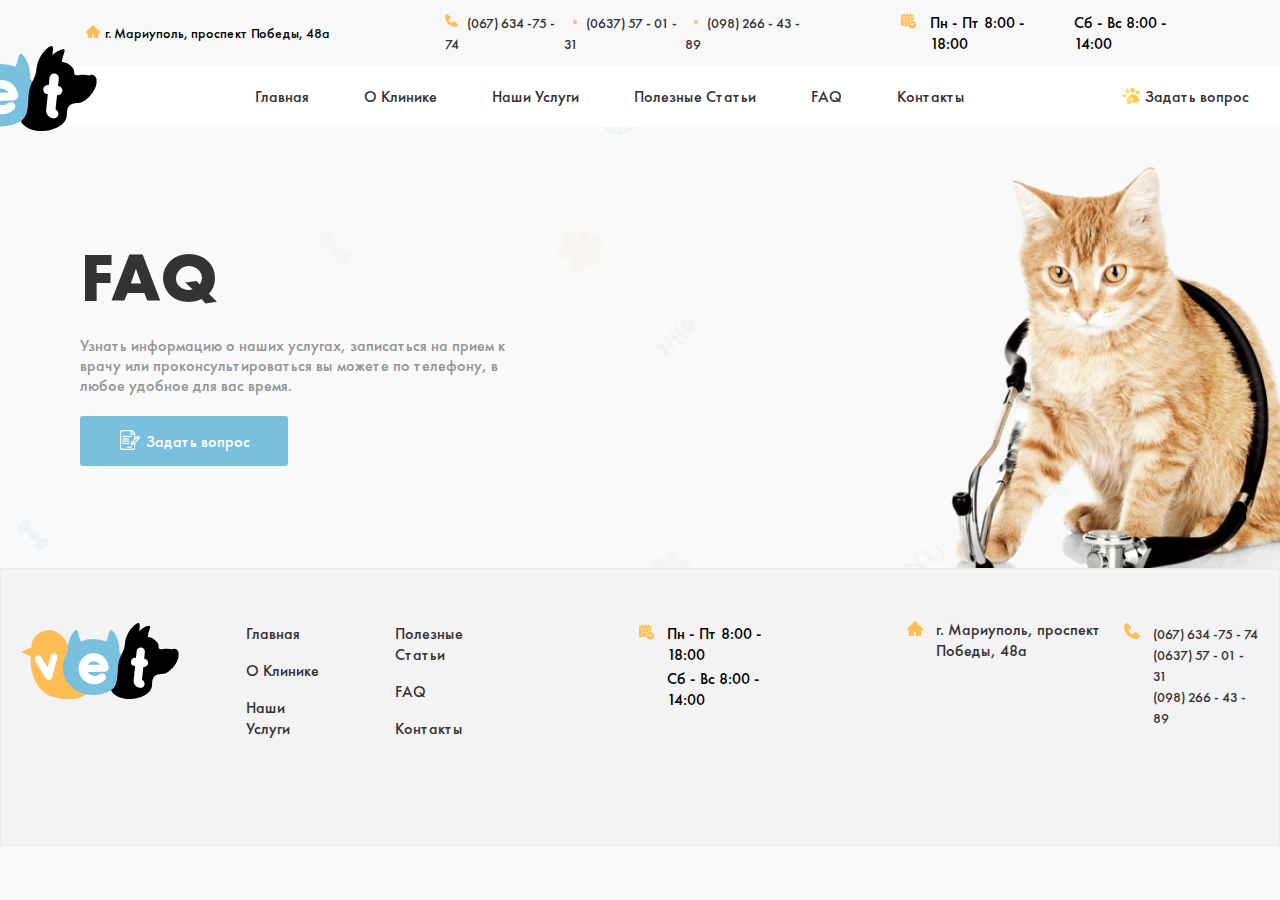
==== faq.html @ 785209a8 "initial commit" ====
<!DOCTYPE html>
<html lang="en">
<head>
  <meta charset="UTF-8">
  <meta http-equiv="X-UA-Compatible" content="IE=edge">
  <meta name="viewport" content="width=device-width, initial-scale=1.0">
  <link rel="stylesheet" href="css/faq.css">
  <title>Document</title>
</head>
<body>
  <header class="site-header">
    <div class="header-top__wrapper">
      <nav class="site-nav">
        <div class="container">
          <div class="header-top">
            <address class="header-top__address">г. Мариуполь, проспект Победы, 48а</address>
            <ul class="header-top__list">
              <li class="header-top__item item-one">
                <a class="header-top__link" href="tell:(067) 634 -75 - 74"> (067) 634 -75 - 74</a>
              </li>
              <li class="header-top__item item">
                <a class="header-top__link" href="tell:(0637) 57 - 01 - 31"> (0637) 57 - 01 - 31</a>
              </li>
              <li class="header-top__item item">
                <a class="header-top__link" href="tell:(098) 266 - 43 - 89"> (098) 266 - 43 - 89</a>
              </li>
            </ul>
            <div class="header-top__time-wrapper">
              <p class="header-top__time first-time">Пн - Пт 8:00 - 18:00</p>
              <p class="header-top__time">Сб - Вс 8:00 - 14:00</p>
            </div>
          </div>
        </div>
      </nav>
    </div>
    <div class="header-bottom__wrapper">
      <div class="header-bottom__container">
        <a href="index.html" class="site-logo">
          <img class="site-logo__img" src="img/site-header-logo.svg" alt="site logo">
        </a>

        <ul class="header-bottom__list">
          <li class="header-bottom__item">
            <a class="header-bottom__link link-main" href="index.html">Главная</a>
          </li>
          <li class="header-bottom__item">
            <a class="header-bottom__link" href="#" >О Клинике</a>
          </li>
          <li class="header-bottom__item">
            <a  class="header-bottom__link" href="nashi-uslugi.html">Наши Услуги</a>
          </li>
          <li class="header-bottom__item">
            <a  class="header-bottom__link" href="#">Полезные Статьи</a>
          </li>
          <li class="header-bottom__item">
            <a  class="header-bottom__link" href="faq.html">FAQ</a>
          </li>
          <li class="header-bottom__item">
            <a  class="header-bottom__link" href="#">Контакты</a>
          </li>
        </ul>

        <a href="#" class="header-bottom__link-questions">
          Задать вопрос
        </a>
      </div>
    </div>
  </header>

  <mian class="site-main">
    <section class="site-section__faq">
      <div class="container">
        <div class="site-faq__content">
          <h1 class="site-faq__title">FAQ</h1>
          <p class="site-faq__text">Узнать информацию о наших услугах, записаться на прием к врачу или проконсультироваться вы можете по телефону, в любое удобное для вас время.</p>
          <a class="site-faq__link js-modal-open" href="#">Задать вопрос</a>
        </div>
      </div>
    </section>
    <ul class="">
      <li>

      </li>
    </ul>
  </mian>

  <footer class="site-footer">
    <div class="footer-container">
      <div class="site-footer__content-wrapper">

        <a href="#" class="footer-logo-link">
          <img class="footer-logo__img" src="img/site-header-logo.svg" alt="site logo" width="158" height="77">
        </a>

        <ul class="footer-list__one">
          <li class="footer-list__item">
            <a href="#" class="footer-list__link">Главная</a>
          </li>
          <li class="footer-list__item">
            <a href="#" class="footer-list__link">О Клинике</a>
          </li>
          <li class="footer-list__item">
            <a href="nashi-uslugi.html" class="footer-list__link">Наши Услуги</a>
          </li>
        </ul>

        <ul class="footer-list__one">
          <li class="footer-list__item">
            <a href="#" class="footer-list__link">Полезные Статьи</a>
          </li>
          <li class="footer-list__item">
            <a href="#" class="footer-list__link">FAQ</a>
          </li>
          <li class="footer-list__item">
            <a href="#" class="footer-list__link">Контакты</a>
          </li>
        </ul>

        <ul class="footer-list__three">
          <li class="list-three__item">
            <p class="header-top__time first-time">Пн - Пт 8:00 - 18:00</p>
          </li>
          <li class="list-three__item">
            <p class="header-top__time">Сб - Вс 8:00 - 14:00</p>
          </li>
        </ul>

        <address class="footer-address">
          г. Мариуполь, проспект Победы, 48а
        </address>

        <ul class="footer-tell__list">
          <li class="footer-tell__item">
            <a class="footer-tell__link" href="tell:(067) 634 -75 - 74">
              (067) 634 -75 - 74
            </a>
          </li>
          <li class="footer-tell__item">
            <a class="footer-tell__link" href="tell:(0637) 57 - 01 - 31">
              (0637) 57 - 01 - 31
            </a>
          </li>
          <li class="footer-tell__item">
            <a class="footer-tell__link" href="tell:(098) 266 - 43 - 89">
              (098) 266 - 43 - 89
            </a>
          </li>
        </ul>
      </div>
    </div>
  </footer>

  <section class="modal js-modal">
    <div class="form-container">

      <div class="content-wrapper">
        <div class="left-content__wrapper">
          <button class="exit-button" type="button"><img src="img/exit.svg" alt="" width="18" height="18"></button>
          <p class="form-info">Авторизация:</p>
          <a class="google" href="#">Войти через Google</a>
          <a class="facebook" href="#">Войти через Facebook</a>
        </div>

        <form class="input-question" action="https://echo.htmlacademy.ru"  method="POST" >

          <h1 class="form-heading">Задать вопрос</h1>

          <input class="input-name" type="text" name="name" placeholder="Ваше имя" required>

          <textarea class="question-input" name="question" cols="30" rows="10" placeholder="Опишите Ваш вопрос."></textarea>

          <button class="form-button" type="submit">Отправить</button>
        </form>
      </div>

    </div>
  </section>

  <script src="js/main.js"></script>

</body>
</html>
---- css/faq.css ----
html {
  box-sizing: border-box;
  height: 100%;
  scroll-behavior: smooth;
}

@font-face {
  font-family: "Futura PT";
  src: url("../fonts/FuturaPT-Light.woff2") format("woff2"),
      url("../fonts/FuturaPT-Light.woff") format("woff");
  font-weight: 300;
  font-style: normal;
  font-display: swap;
}

@font-face {
  font-family: "Futura PT";
  src: url("../fonts/FuturaPT-Medium.woff2") format("woff2"),
      url("../fonts/FuturaPT-Medium.woff") format("woff");
  font-weight: 500;
  font-style: normal;
  font-display: swap;
}

@font-face {
  font-family: "Futura PT";
  src: url("../fonts/FuturaPT-Bold.woff2") format("woff2"),
      url("../fonts/FuturaPT-Bold.woff") format("woff");
  font-weight: bold;
  font-style: normal;
  font-display: swap;
}


*,
*::before,
*::after{
  box-sizing: inherit;
}

body {
  display: flex;
  flex-direction: column;
  overflow-x: hidden;
  height: 100%;
  padding: 0;
  margin: 0;
  font-family: "Futura PT";
  background-image: url("../img/body-bg.png");
  background-color: #F9F9F9;
}

.visually-hidden {
  position: absolute;
  width: 1px;
  height: 1px;
  margin: -1px;
  border: 0;
  padding: 0;
  clip: rect(0 0 0 0);
  overflow: hidden;
}

.container {
  max-width: 1160px;
  padding-left: 20px;
  padding-right: 20px;
  margin-left: auto;
  margin-right: auto;
}


/* HEADER */

.header-top{
  display: flex;
  align-items: center;
  padding-top: 12px;
  padding-bottom: 12px;
}

.header-top__wrapper{
  background-color: #F9F8F8;
}

.header-top__list{
  display: flex;
  align-items: center;
  list-style: none;
  margin: 0;
  padding: 0;
  margin-left: 106px;
}

.header-top__address{
  position: relative;
  width: 250px;
  font-style: normal;
  font-weight: 500;
  font-size: 14px;
  line-height: 18px;
  display: flex;
  align-items: center;
  margin: 0;
  padding: 0;
  margin-left: 25px;
}

.header-top__address::before{
  content: "";
  display: block;
  position: absolute;
  width: 14px;
  height: 13px;
  left: -19px;
  top: 1px;
  background-image: url("../img/home-icon.svg");
  background-repeat: no-repeat;
  background-position: center;
  background-size: contain;
}

.header-top__link{
  width: 107px;
  font-style: normal;
  font-weight: 500;
  font-size: 14px;
  line-height: 18px;
  color: #333333;
  text-decoration: none;
  margin-left: 22px;
  transition: color 0.3s ease;
}

.header-top__link:hover{
  color: #FFBD54;
}

.header-top__link:active{
  opacity: 0.6;
}


.header-top__item{
  position: relative;
}

.item-one{
  position: relative;
}

.item-one::before{
  content: "";
  display: block;
  position: absolute;
  width: 13px;
  height: 13px;
  left: 0;
  top: 2px;
  background-image: url("../img/phone-icon.svg");
  background-repeat: no-repeat;
  background-position: center;
  background-size: contain;
}

.item{
  position: relative;
}

.item::before{
  content: "";
  display: block;
  position: absolute;
  width: 4px;
  height: 4px;
  top: 8px;
  left: 9px;
  background-color: #FFBD54;
  border-radius: 50%;
}

.header-top__time{
  margin: 0;
  padding: 0;
}

.header-top__time:nth-child(2){
  margin-left: 17px;
}

.header-top__time-wrapper{
  display: flex;
  align-items: center;
  margin-left: 119px;
}

.first-time{
  position: relative;
}

.first-time::before {
  content: "";
  display: block;
  position: absolute;
  width: 14px;
  height: 14px;
  left: -20px;
  top: 2px;
  background-image: url("../img/setting-icon.svg");
  background-repeat: no-repeat;
  background-position: center;
  background-size: contain;
}


.header-bottom__wrapper{
  background-color: #FFFFFF;
  padding-top: 20px;
  padding-bottom: 20px;
}

.header-bottom__list{
  display: flex;
  align-items: center;
  list-style: none;
  margin: 0;
  padding: 0;
  margin-left: 93px;
}

.header-bottom__container{
  max-width: 1360px;
  position: relative;
  margin-left: auto;
  margin-right: auto;
  display: flex;
  align-items: center;
}

.site-logo__img{
  position: absolute;
  width: 177px;
  height: 86px;
  top: -40px;
  left: -80px;
}

.header-bottom__list{
  margin: 0;
  padding: 0;
  margin-left: 200px;
}

.header-bottom__link{
  text-decoration: none;
  font-style: normal;
  font-weight: 500;
  font-size: 16px;
  line-height: 21px;
  color: #333333;
  margin-left: 55px;
}

.header-bottom__link-questions{
  position: relative;
  margin-left: 180px;
  font-style: normal;
  font-weight: 500;
  font-size: 16px;
  line-height: 21px;
  text-align: right;
  color: #333333;
  text-decoration: none;
}

.header-bottom__link-questions::before{
  content: "";
  display: block;
  position: absolute;
  width: 23px;
  height: 20px;
  left: -25px;
  top: 0;
  background-image: url("../img/header-cage.svg");
  background-repeat: no-repeat;
  background-position: center;
  background-size: contain;
}

.link-main{
  position: relative;
}

.link-main::before{
  content: "";
  display: block;
  position: absolute;
  width: 20px;
  height: 20px;
  left: -30px;
  top: 0;
  background-image: url("../img/active.svg");
  background-repeat: no-repeat;
  background-position: center;
  background-size: contain;
}

.header-bottom__link:active{
  opacity: 0.6;
}

/* HERO */

.site-section__faq {
  padding-top: 118px;
  padding-bottom: 63px;
}

.site-section__faq {
  height: 100%;
  background-image: url("../img/faq-hero-bgimg.png");
  background-repeat: no-repeat;
  background-position: calc(50% + 580px) 40px;
  background-size: contain;
}

.site-faq__content {
  width: 447px;
}

.site-faq__title {
  font-style: normal;
  font-weight: bold;
  font-size: 70px;
  line-height: 64px;
  color: #333333;
  margin: 0;
  margin-bottom: 27px;
}

.site-faq__text {
  font-style: normal;
  font-weight: normal;
  font-size: 16px;
  line-height: 20px;
  color: #949494;
  margin: 0;
  margin-bottom: 35px;
}

.site-faq__link {
  position: relative;
  text-decoration: none;
  font-style: normal;
  padding: 15px 38px 14px 66px;
  font-weight: 500;
  font-size: 16px;
  line-height: 21px;
  border-radius: 3px;
  background-color: #78C0DE;
  color: #FFFFFF;
}

.site-faq__link::before {
  position: absolute;
  width: 21px;
  height: 21px;
  top: 14px;
  left: 39px;
  content: "";
  background-image: url("../img/zapisatsiya-img.svg");
  background-repeat: no-repeat;
  background-position: center;
  background-size: contain;
}


/* FOOTER */

.site-footer{
  background: #F3F3F3;
  border: 1px solid #EBEBEB;
  padding-top: 54px;
  padding-bottom: 90px;
}

.site-footer__content-wrapper{
  display: flex;
}

.footer-list__one{
  list-style: none;
  margin: 0;
  padding: 0;
  margin-left: 67px;
}

.footer-list__item{
  margin-bottom: 16px;
}

.footer-list__link{
  font-style: normal;
  font-weight: 500;
  font-size: 16px;
  line-height: 21px;
  color: #333333;
  text-decoration: none;
  transition: color 0.3s ease;
}

.footer-list__link:hover{
  color: #FFBD54;
}

.footer-list__link:active{
  opacity: 0.6;
}

.footer-list__three{
  list-style: none;
  margin: 0;
  padding: 0;
  margin-left: 157px;
}

.list-three__item{
  margin-bottom: 3px;
}

.first-time {
  position: relative;
}

.first-time::before {
  position: absolute;
  content: "";
  display: block;
  width: 16px;
  height: 16px;
  left: -29px;
  top: 1px;
  background-image: url("../img/setting-icon.svg");
  background-repeat: no-repeat;
  background-position: center;
  background-size: contain;
}

.footer-address{
  width: 177px;
  position: relative;
  font-style: normal;
  font-weight: 500;
  font-size: 16px;
  line-height: 21px;
  display: flex;
  align-items: center;
  color: #333333;
  height: 0;
  margin-left: 139px;
  margin-top: 17px;
}

.footer-address::before{
  content: "";
  display: block;
  width: 16px;
  height: 16px;
  position: absolute;
  left: -29px;
  top: -20px;
  background-image: url("../img/home-icon.svg");
  background-repeat: no-repeat;
  background-position: center;
  background-size: contain;
}

.footer-container{
  max-width: 1360px;
  padding-left: 20px;
  padding-right: 20px;
  margin-left: auto;
  margin-right: auto;
}

.footer-tell__list{
  position: relative;
  list-style: none;
  margin: 0;
  padding: 0;
  margin-left: 50px;
}

.footer-tell__list::before{
  content: "";
  display: block;
  position: absolute;
  width: 16px;
  height: 16px;
  left: -29px;
  top: 0;
  background-image: url("../img/phone-icon.svg");
  background-repeat: no-repeat;
  background-position: center;
  background-size: contain;
}

.footer-tell__link{
  text-decoration: none;
  margin-bottom: 4px;
  font-style: normal;
  font-weight: 500;
  font-size: 14px;
  line-height: 18px;
  color: #333333;
  transition: color 0.3s ease;
}

.footer-tell__link:hover{
  color: #FFBD54;
}

.footer-tell__link:active{
  opacity: 0.6;
}

.footer-logo-link:hover{
  opacity: 0.8;
}

.footer-logo-link:active{
  opacity: 0.6;
}

/* MODAL */

.modal{
  display: none;
  position: fixed;
  z-index: 99;
  width: 100%;
  height: 100%;
  left: 0;
  top: 0;
  background-color: rgba(0, 0, 0, 0.3);
}

.modal-open{
  display: block;
}

.modal-open .content-wrapper{
  animation-name: slide-down;
  animation-iteration-count: 1;
  animation-fill-mode: forwards;
  animation-duration: 0.5s;
}

@keyframes slide-down {
  from {
    transform: translateY(-1200px);
  }

  to {
    transform: translateY(0);
  }
}

.form-container{
  max-width: 860px;
  padding-left: 20px;
  padding-right: 20px;
  margin-left: auto;
  margin-right: auto;
}

.content-wrapper{
  padding-bottom: 137px;
  margin-right: -33px;
  display: flex;
  background-image: url("../img/popup.png");
  background-repeat: no-repeat;
  background-size: 850px;
  background-position: center;
}

.left-content__wrapper{
  display: flex;
  flex-direction: column;
}

.exit-button {
  position: absolute;
  border: none;
  background-color: transparent;
  top: 21px;
  left: 50;
  cursor: pointer;
}

.form-info{
  width: 133px;
  font-style: normal;
  font-weight: 500;
  font-size: 20px;
  line-height: 30px;
  color: #333333;
  margin-left: 71px;
  margin-top: 109px;
}

.input-question{
  display: flex;
  flex-direction: column;
  margin-left: 137px;
}

.input-name{
  width: 350px;
}

.question-input{
  width: 350px;
  padding-left: 22px;
  padding-top: 17px;
  border: none;
  resize: vertical;
}

.google{
  position: relative;
  width: 250px;
  font-style: normal;
  font-weight: 500;
  font-size: 16px;
  line-height: 21px;
  color: #333333;
  background-color: #ffffff;
  text-decoration: none;
  padding: 15px 36px 15px 68px;
  margin-bottom: 21px;
  margin-left: 70px;
}

.google::before{
  content: "";
  display: block;
  position: absolute;
  left: 36px;
  top: 15px;
  width: 20px;
  height: 20px;
  background-image: url("../img/form-google.svg");
  background-repeat: no-repeat;
  background-position: center;
  background-size: contain;
}

.facebook{
  position: relative;
  width: 250px;
  font-style: normal;
  font-weight: 500;
  font-size: 16px;
  line-height: 21px;
  color: #333333;
  background-color: #ffffff;
  text-decoration: none;
  margin-left: 70px;
  padding: 15px 35px 15px 56px;
}

.facebook::before{
  content: "";
  display: block;
  position: absolute;
  width: 20px;
  height: 20px;
  left: 22px;
  top: 15px;
  background-image: url("../img/form-fasebook.svg");
  background-repeat: no-repeat;
  background-position: center;
  background-size: contain;
}

.form-heading{
  width: 358px;
  font-style: normal;
  font-weight: bold;
  font-size: 50px;
  line-height: 54px;
  color: #333333;
  margin: 0;
  padding: 0;
  margin-bottom: 25px;
  padding-top: 119px;
}

.input-name{
  padding-top: 14px;
  padding-bottom: 14px;
  padding-left: 22px;
  margin-bottom: 21px;
  border: none;
}

.form-button{
  width: 193px;
  margin-top: 27px;
  padding: 15px 67px 15px 55px;
  background-color: #000000;
  border: none;
  color: #ffffff;
  cursor: pointer;
}
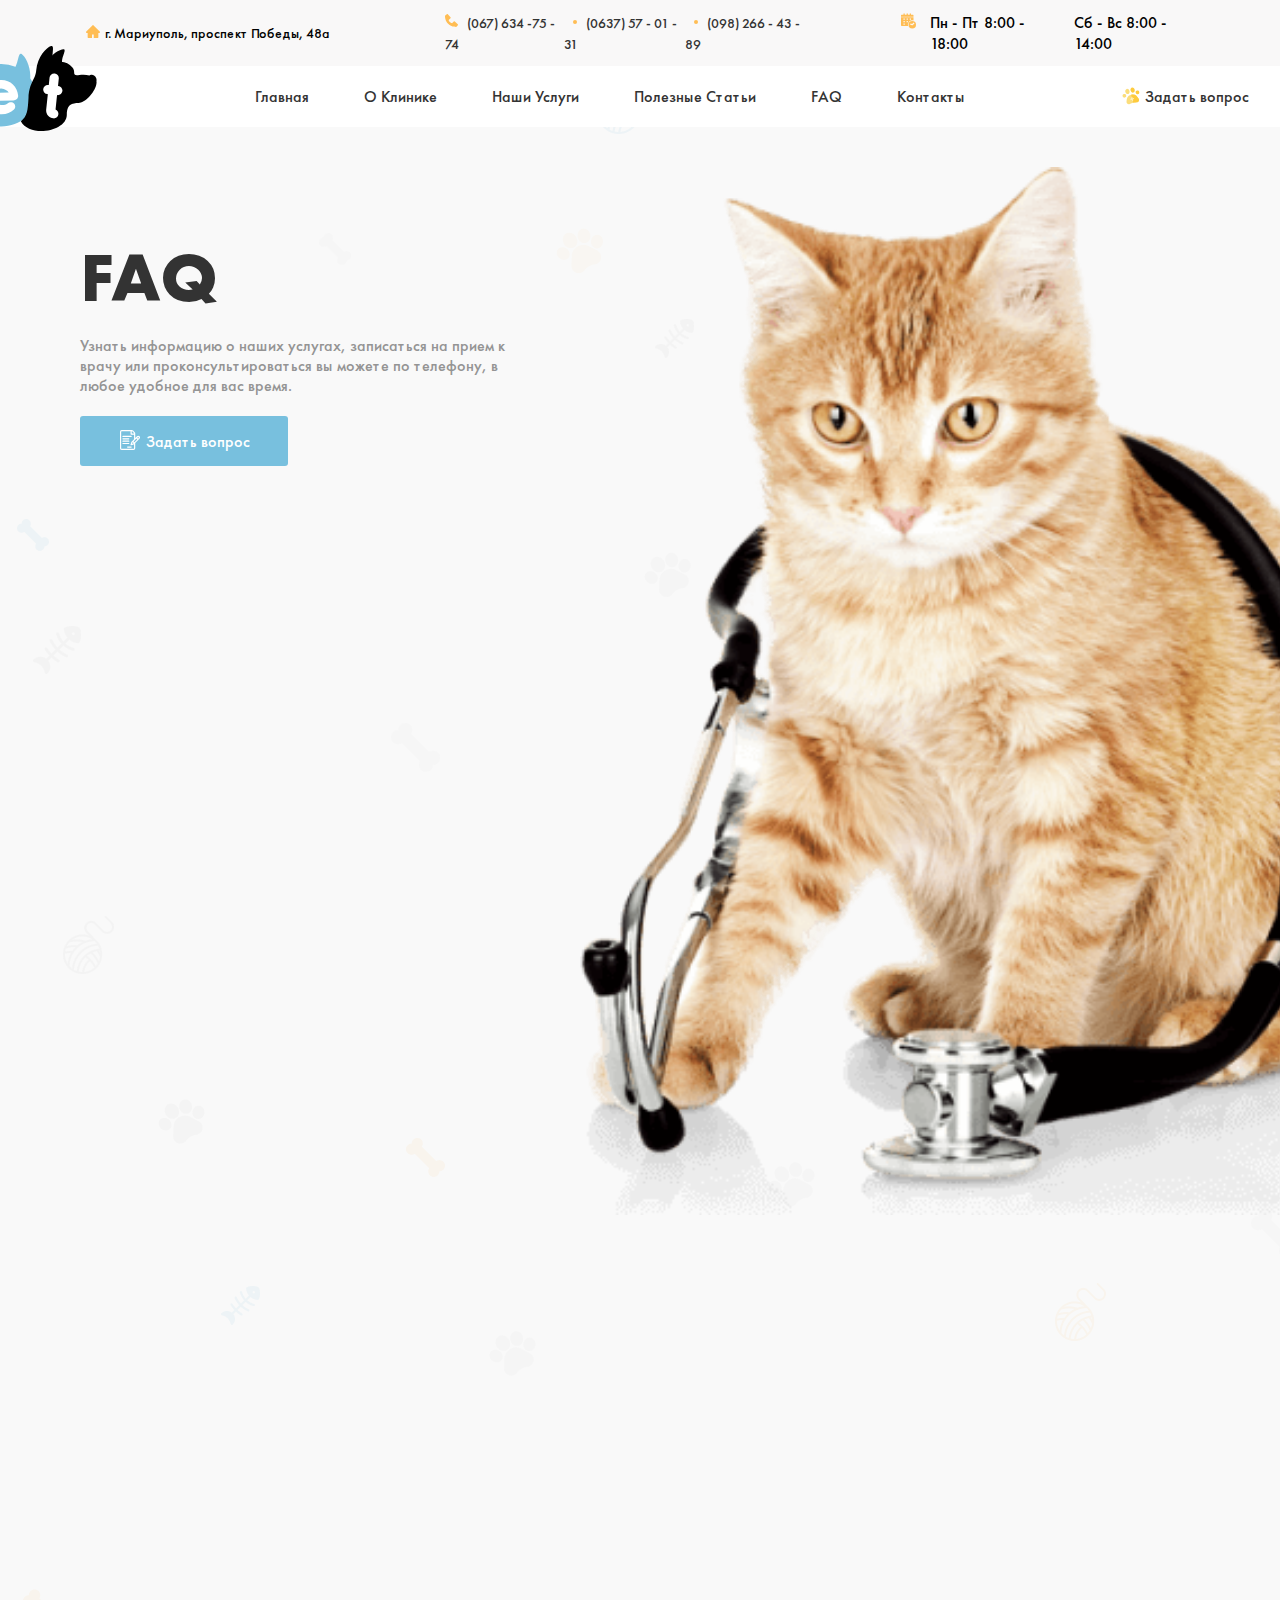
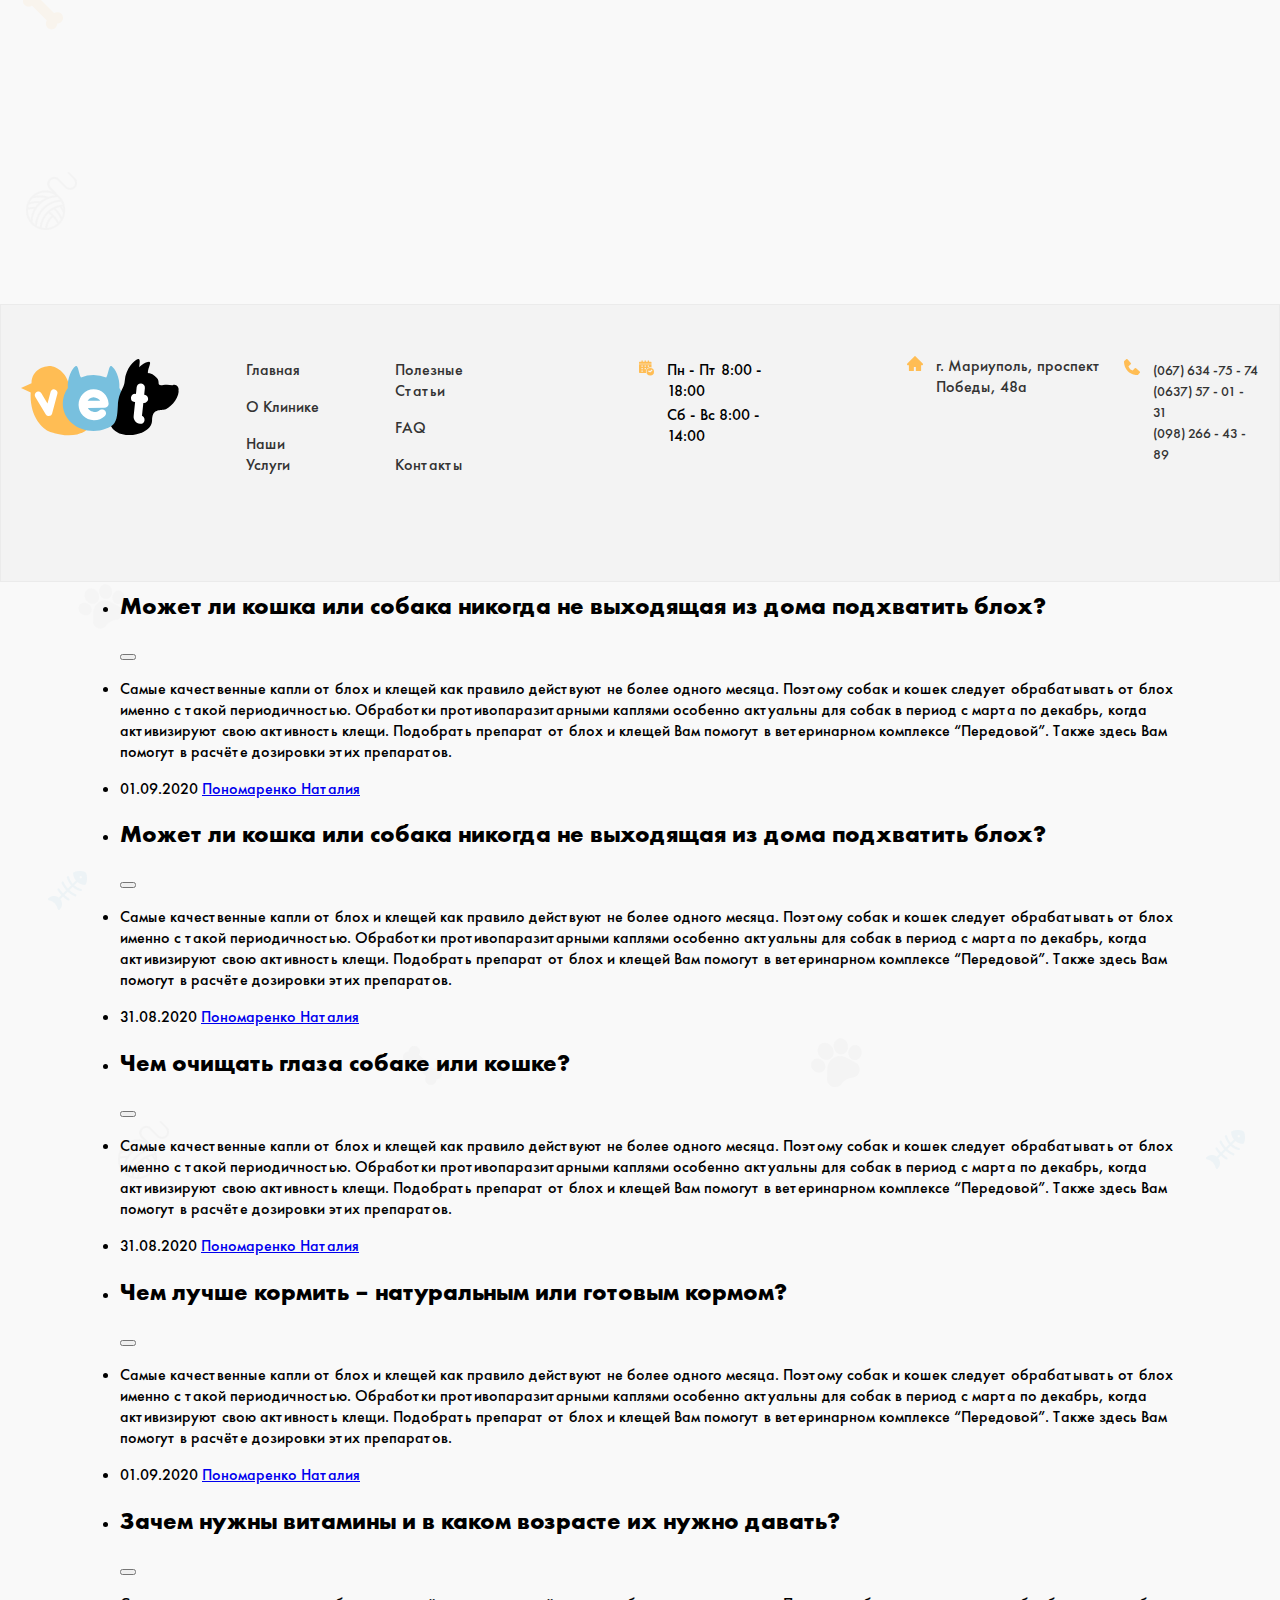
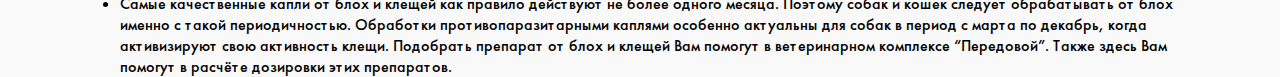
==== commit d634d787: "initial commit" ====
--- a/faq.html
+++ b/faq.html
@@ -16,13 +16,13 @@
             <address class="header-top__address">г. Мариуполь, проспект Победы, 48а</address>
             <ul class="header-top__list">
               <li class="header-top__item item-one">
-                <a class="header-top__link" href="tell:(067) 634 -75 - 74"> (067) 634 -75 - 74</a>
+                <a class="header-top__link" href="tel:067637574"> (067) 634 -75 - 74</a>
               </li>
               <li class="header-top__item item">
-                <a class="header-top__link" href="tell:(0637) 57 - 01 - 31"> (0637) 57 - 01 - 31</a>
+                <a class="header-top__link" href="tel:0637570131"> (0637) 57 - 01 - 31</a>
               </li>
               <li class="header-top__item item">
-                <a class="header-top__link" href="tell:(098) 266 - 43 - 89"> (098) 266 - 43 - 89</a>
+                <a class="header-top__link" href="tel:0982664389"> (098) 266 - 43 - 89</a>
               </li>
             </ul>
             <div class="header-top__time-wrapper">
@@ -50,13 +50,13 @@
             <a  class="header-bottom__link" href="nashi-uslugi.html">Наши Услуги</a>
           </li>
           <li class="header-bottom__item">
-            <a  class="header-bottom__link" href="#">Полезные Статьи</a>
+            <a  class="header-bottom__link" href="blog.html">Полезные Статьи</a>
           </li>
           <li class="header-bottom__item">
             <a  class="header-bottom__link" href="faq.html">FAQ</a>
           </li>
           <li class="header-bottom__item">
-            <a  class="header-bottom__link" href="#">Контакты</a>
+            <a  class="header-bottom__link" href="contact.html">Контакты</a>
           </li>
         </ul>
 
@@ -77,11 +77,147 @@
         </div>
       </div>
     </section>
-    <ul class="">
-      <li>
-
-      </li>
-    </ul>
+
+    <section class="vet-clinic__conatnt">
+      <div class="container">
+        <div class="vet__clinic--faq">
+          <ul class="clinic__faq--item">
+
+            <li class="clinic__faq--icon">
+              <div class="clinic__faq--date">
+                <time class="faq__date--time" datetime="2020-09-01">01.09.2020</time>
+                <a class="clinic__faq--link" href="#">Пономаренко Наталия</a>
+              </div>
+            </li>
+
+            <li class="faq__icon--item">
+              <h2 class="clinic__faq--icon-heading">Как часто следует проводить обработки от блох и клещей?</h2>
+              <button class="btn" type="button"></button>
+            </li>
+
+            <li class="faq__middle">
+              <p class="faq__middle--text">Самые качественные капли от блох и клещей как правило действуют не более одного
+                месяца. Поэтому собак и кошек следует обрабатывать от блох именно с такой периодичностью. Обработки
+                противопаразитарными каплями особенно актуальны для собак в период с марта по декабрь, когда активизируют
+                свою активность клещи. Подобрать препарат от блох и клещей Вам помогут в ветеринарном комплексе
+                “Передовой”. Также здесь Вам помогут в расчёте дозировки этих препаратов.</p>
+            </li>
+          </ul>
+
+          <ul class="clinic__faq--item clinic__faq--item2">
+            <li class="clinic__faq--icon">
+              <div class="clinic__faq--date">
+                <time class="faq__date--time" datetime="2020-09-01">01.09.2020</time>
+                <a class="clinic__faq--link" href="#">Пономаренко Наталия</a>
+              </div>
+            </li>
+
+            <li class="faq__icon--item faq__icon--item2">
+              <h2 class="clinic__faq--icon-heading">Может ли кошка или собака никогда не выходящая из дома подхватить
+                блох?</h2>
+              <button class="btn btn2" type="button"></button>
+            </li>
+
+            <li class="faq__middle">
+              <p class="faq__middle--text">Самые качественные капли от блох и клещей как правило действуют не более одного
+                месяца. Поэтому собак и кошек следует обрабатывать от блох именно с такой периодичностью. Обработки
+                противопаразитарными каплями особенно актуальны для собак в период с марта по декабрь, когда активизируют
+                свою активность клещи. Подобрать препарат от блох и клещей Вам помогут в ветеринарном комплексе
+                “Передовой”. Также здесь Вам помогут в расчёте дозировки этих препаратов.</p>
+            </li>
+          </ul>
+
+          <ul class="clinic__faq--item clinic__faq--item3">
+            <li class="clinic__faq--icon">
+              <div class="clinic__faq--date">
+                <time class="faq__date--time" datetime="2020-09-01">01.09.2020</time>
+                <a class="clinic__faq--link" href="#">Пономаренко Наталия</a>
+              </div>
+            </li>
+
+            <li class="faq__icon--item faq__icon--item4">
+              <h2 class="clinic__faq--icon-heading">Может ли кошка или собака никогда не выходящая из дома подхватить
+                блох?</h2>
+              <button class="clock" type="button"></button>
+            </li>
+
+            <li class="faq__middle">
+              <p class="faq__middle--text">Самые качественные капли от блох и клещей как правило действуют не более одного
+                месяца. Поэтому собак и кошек следует обрабатывать от блох именно с такой периодичностью. Обработки
+                противопаразитарными каплями особенно актуальны для собак в период с марта по декабрь, когда активизируют
+                свою активность клещи. Подобрать препарат от блох и клещей Вам помогут в ветеринарном комплексе
+                “Передовой”. Также здесь Вам помогут в расчёте дозировки этих препаратов.</p>
+            </li>
+          </ul>
+
+          <ul class="clinic__faq--item clinic__faq--item5">
+            <li class="clinic__faq--icon">
+              <div class="clinic__faq--date">
+                <time class="faq__date--time" datetime="2020-08-31">31.08.2020</time>
+                <a class="clinic__faq--link" href="#">Пономаренко Наталия</a>
+              </div>
+            </li>
+
+            <li class="faq__icon--item faq__icon--item2">
+              <h2 class="clinic__faq--icon-heading">Чем очищать глаза собаке или кошке?</h2>
+              <button class="btn btn2" type="button"></button>
+            </li>
+
+            <li class="faq__middle">
+              <p class="faq__middle--text">Самые качественные капли от блох и клещей как правило действуют не более одного
+                месяца. Поэтому собак и кошек следует обрабатывать от блох именно с такой периодичностью. Обработки
+                противопаразитарными каплями особенно актуальны для собак в период с марта по декабрь, когда активизируют
+                свою активность клещи. Подобрать препарат от блох и клещей Вам помогут в ветеринарном комплексе
+                “Передовой”. Также здесь Вам помогут в расчёте дозировки этих препаратов.</p>
+            </li>
+          </ul>
+
+          <ul class="clinic__faq--item clinic__faq--item6">
+            <li class="clinic__faq--icon">
+              <div class="clinic__faq--date">
+                <time class="faq__date--time" datetime="2020-08-31">31.08.2020</time>
+                <a class="clinic__faq--link" href="#">Пономаренко Наталия</a>
+              </div>
+            </li>
+
+            <li class="faq__icon--item faq__icon--item2">
+              <h2 class="clinic__faq--icon-heading">Чем лучше кормить – натуральным или готовым кормом?</h2>
+              <button class="btn btn2" type="button"></button>
+            </li>
+
+            <li class="faq__middle">
+              <p class="faq__middle--text">Самые качественные капли от блох и клещей как правило действуют не более одного
+                месяца. Поэтому собак и кошек следует обрабатывать от блох именно с такой периодичностью. Обработки
+                противопаразитарными каплями особенно актуальны для собак в период с марта по декабрь, когда активизируют
+                свою активность клещи. Подобрать препарат от блох и клещей Вам помогут в ветеринарном комплексе
+                “Передовой”. Также здесь Вам помогут в расчёте дозировки этих препаратов.</p>
+            </li>
+          </ul>
+
+          <ul class="clinic__faq--item clinic__faq--item7">
+            <li class="clinic__faq--icon">
+              <div class="clinic__faq--date">
+                <time class="faq__date--time" datetime="2020-09-01">01.09.2020</time>
+                <a class="clinic__faq--link" href="#">Пономаренко Наталия</a>
+              </div>
+            </li>
+
+            <li class="faq__icon--item faq__icon--item4">
+              <h2 class="clinic__faq--icon-heading">Зачем нужны витамины и в каком возрасте их нужно давать?</h2>
+              <button class="clock" type="button"></button>
+            </li>
+
+            <li class="faq__middle">
+              <p class="faq__middle--text">Самые качественные капли от блох и клещей как правило действуют не более одного
+                месяца. Поэтому собак и кошек следует обрабатывать от блох именно с такой периодичностью. Обработки
+                противопаразитарными каплями особенно актуальны для собак в период с марта по декабрь, когда активизируют
+                свою активность клещи. Подобрать препарат от блох и клещей Вам помогут в ветеринарном комплексе
+                “Передовой”. Также здесь Вам помогут в расчёте дозировки этих препаратов.</p>
+            </li>
+          </ul>
+        </div>
+      </div>
+    </section>
   </mian>
 
   <footer class="site-footer">
@@ -94,25 +230,25 @@
 
         <ul class="footer-list__one">
           <li class="footer-list__item">
-            <a href="#" class="footer-list__link">Главная</a>
+            <a class="footer-list__link" href="index.html">Главная</a>
           </li>
           <li class="footer-list__item">
             <a href="#" class="footer-list__link">О Клинике</a>
           </li>
           <li class="footer-list__item">
-            <a href="nashi-uslugi.html" class="footer-list__link">Наши Услуги</a>
+            <a  class="footer-list__link" href="nashi-uslugi.html">Наши Услуги</a>
           </li>
         </ul>
 
         <ul class="footer-list__one">
           <li class="footer-list__item">
-            <a href="#" class="footer-list__link">Полезные Статьи</a>
-          </li>
-          <li class="footer-list__item">
-            <a href="#" class="footer-list__link">FAQ</a>
-          </li>
-          <li class="footer-list__item">
-            <a href="#" class="footer-list__link">Контакты</a>
+            <a class="footer-list__link" href="blog.html">Полезные Статьи</a>
+          </li>
+          <li class="footer-list__item">
+            <a class="footer-list__link" href="faq.html">FAQ</a>
+          </li>
+          <li class="footer-list__item">
+            <a class="footer-list__link" href="contact.html">Контакты</a>
           </li>
         </ul>
 
@@ -131,17 +267,17 @@
 
         <ul class="footer-tell__list">
           <li class="footer-tell__item">
-            <a class="footer-tell__link" href="tell:(067) 634 -75 - 74">
+            <a class="footer-tell__link" href="tel:067637574">
               (067) 634 -75 - 74
             </a>
           </li>
           <li class="footer-tell__item">
-            <a class="footer-tell__link" href="tell:(0637) 57 - 01 - 31">
+            <a class="footer-tell__link" href="tel:0637570131">
               (0637) 57 - 01 - 31
             </a>
           </li>
           <li class="footer-tell__item">
-            <a class="footer-tell__link" href="tell:(098) 266 - 43 - 89">
+            <a class="footer-tell__link" href="tel:0982664389">
               (098) 266 - 43 - 89
             </a>
           </li>
